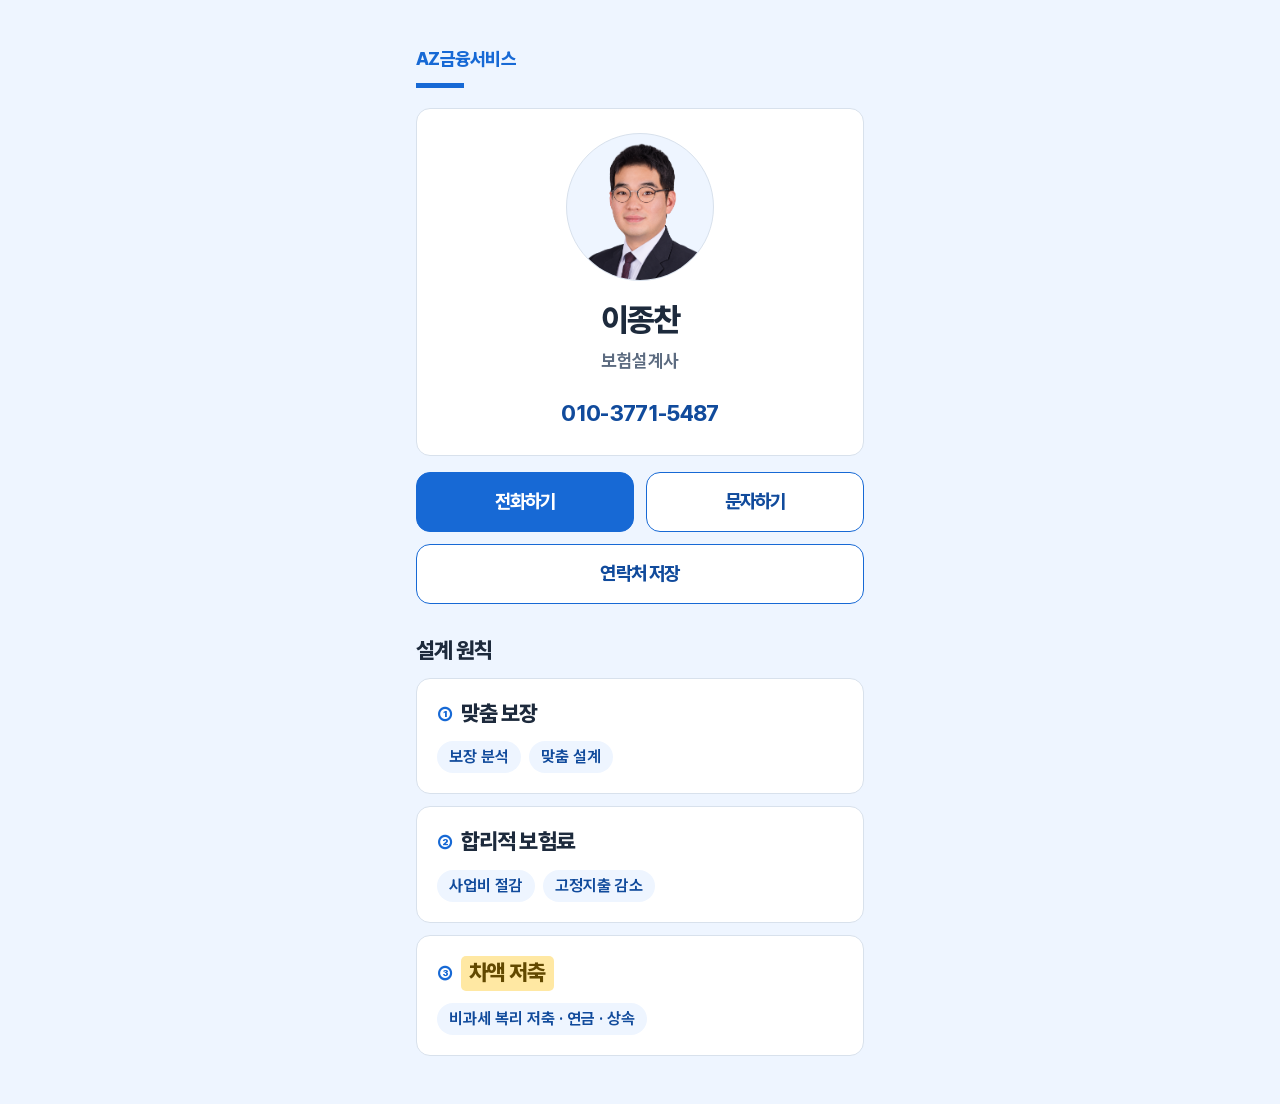
==== index.html @ bccf9799 "Deploy mobile business card" ====
<!doctype html>
<html lang="ko">
<head>
  <meta charset="utf-8">
  <meta name="viewport" content="width=device-width, initial-scale=1, viewport-fit=cover">
  <meta name="description" content="AZ금융서비스 보험설계사 이종찬의 모바일 디지털 명함">
  <link rel="preload" href="PretendardVariable.woff2" as="font" type="font/woff2" crossorigin>
  <link rel="stylesheet" href="binder-core.css">
  <link rel="stylesheet" href="mobile-business-card.css">
  <title>이종찬 | AZ금융서비스 보험설계사</title>
</head>
<body>
  <main class="business-card">
    <header class="brand" aria-label="AZ금융서비스">
      <p class="brand__name">AZ금융서비스</p>
      <div class="brand__rule" aria-hidden="true"></div>
    </header>

    <section class="identity-card" aria-labelledby="agent-name">
      <img class="profile-photo" src="agent-profile-cutout.png" alt="AZ금융서비스 보험설계사 이종찬">
      <h1 id="agent-name" class="agent-name">이종찬</h1>
      <p class="agent-role">보험설계사</p>
      <a class="agent-phone" href="tel:01037715487" aria-label="이종찬에게 전화하기, 010-3771-5487">010-3771-5487</a>
    </section>

    <nav class="contact-actions" aria-label="연락 방법">
      <a class="contact-action contact-action--primary" href="tel:01037715487">전화하기</a>
      <a class="contact-action" href="sms:01037715487">문자하기</a>
      <a class="contact-action contact-action--save" href="lee-jongchan.vcf" download="이종찬_AZ금융서비스.vcf">연락처 저장</a>
    </nav>

    <section class="principles" aria-labelledby="principles-title">
      <h2 id="principles-title" class="section-title">설계 원칙</h2>
      <div class="principle-list">
        <article class="principle-card">
          <div class="principle-header"><span class="principle-number" aria-hidden="true">①</span><h3 class="principle-title">맞춤 보장</h3></div>
          <ul class="principle-items"><li>보장 분석</li><li>맞춤 설계</li></ul>
        </article>
        <article class="principle-card">
          <div class="principle-header"><span class="principle-number" aria-hidden="true">②</span><h3 class="principle-title">합리적 보험료</h3></div>
          <ul class="principle-items"><li>사업비 절감</li><li>고정지출 감소</li></ul>
        </article>
        <article class="principle-card">
          <div class="principle-header"><span class="principle-number" aria-hidden="true">③</span><h3 class="principle-title"><span class="amber-highlight">차액 저축</span></h3></div>
          <ul class="principle-items"><li>비과세 복리 저축 · 연금 · 상속</li></ul>
        </article>
      </div>
    </section>
  </main>
</body>
</html>
---- binder-core.css ----
@font-face {
  font-family: "Pretendard";
  src: url("PretendardVariable.woff2") format("woff2");
  font-style: normal;
  font-weight: 100 900;
  font-display: block;
}

:root {
  --font-family: "Pretendard", sans-serif;
  --az-blue: #1769d5;
  --az-blue-deep: #114b9c;
  --az-blue-soft: #eef5ff;
  --ink: #1d2a3c;
  --muted: #5c6b80;
  --line: #d8e1ec;
  --table-head: #f3f6fa;
  --radius: 14px;
}

* { box-sizing: border-box; }

@page { size: A4; margin: 0; }

html, body { margin: 0; min-height: 100%; }

body {
  background: #e9edf2;
  color: var(--ink);
  font-family: var(--font-family);
  font-size: 14px;
  line-height: 1.7;
  text-rendering: optimizeLegibility;
}

.a4-page {
  width: 794px;
  min-height: 1123px;
  margin: 24px auto;
  padding: 38px 38px 45px 49px;
  background: #fff;
}

.page-header { margin-bottom: 32px; }

.page-title {
  margin: 0;
  color: var(--ink);
  font-size: 27px;
  font-weight: 800;
  letter-spacing: -0.04em;
  line-height: 1.25;
}

.title-rule {
  width: 48px;
  height: 5px;
  margin-top: 15px;
  background: var(--az-blue);
}

.surface {
  border: 1px solid var(--line);
  border-radius: var(--radius);
  background: #fff;
  padding: 24px;
}

.section-heading {
  margin: 0 0 16px;
  color: var(--ink);
  font-size: 18px;
  font-weight: 700;
  letter-spacing: -0.03em;
}

.section-heading__number { color: var(--az-blue); margin-right: 8px; }

.body-copy { margin: 0; color: var(--muted); }

.data-table { width: 100%; border-collapse: collapse; }
.data-table th, .data-table td { border-bottom: 1px solid var(--line); padding: 10px 12px; text-align: left; }
.data-table th { background: var(--table-head); color: var(--ink); font-size: 12px; font-weight: 700; }

.profile-photo { border: 1px solid var(--line); border-radius: var(--radius); display: block; object-fit: cover; }

@media print {
  body { background: #fff; }
  .a4-page { width: 210mm; min-height: 297mm; margin: 0; print-color-adjust: exact; -webkit-print-color-adjust: exact; }
}
---- mobile-business-card.css ----
:root {
  --mbc-font-family: "Pretendard", sans-serif;
  --mbc-blue: #1769d5;
  --mbc-blue-deep: #114b9c;
  --mbc-blue-soft: #eef5ff;
  --mbc-surface: #ffffff;
  --mbc-on-brand: #ffffff;
  --mbc-ink: #1d2a3c;
  --mbc-muted: #5c6b80;
  --mbc-line: #d8e1ec;
  --mbc-amber-soft: #ffe8a3;
  --mbc-amber-deep: #624900;
  --mbc-radius: 14px;
  --mbc-space-1: 4px;
  --mbc-space-2: 8px;
  --mbc-space-3: 12px;
  --mbc-space-4: 16px;
  --mbc-space-5: 20px;
  --mbc-space-6: 24px;
  --mbc-space-8: 32px;
  --mbc-page-gutter: 16px;
  --mbc-panel-padding: 24px;
  --mbc-action-height: 60px;
  --mbc-title-size: 32px;
  --mbc-body-size: 16px;
  --mbc-action-size: 19px;
}

html { background: var(--mbc-blue-soft); }

body {
  min-width: 320px;
  overflow-x: hidden;
  background: var(--mbc-blue-soft);
  color: var(--mbc-ink);
  font-family: var(--mbc-font-family);
  font-size: var(--mbc-body-size);
  line-height: 1.6;
}

.business-card {
  width: min(100%, 480px);
  min-height: 100dvh;
  margin: 0 auto;
  padding: var(--mbc-space-8) var(--mbc-page-gutter);
}

.brand { margin-bottom: var(--mbc-space-5); }
.brand__name { margin: 0; color: var(--mbc-blue); font-size: 18px; font-weight: 800; letter-spacing: -0.04em; line-height: 1.25; }
.brand__rule { width: 48px; height: 5px; margin-top: var(--mbc-space-3); background: var(--mbc-blue); }

.identity-card,
.principle-card {
  border: 1px solid var(--mbc-line);
  border-radius: var(--mbc-radius);
  background: var(--mbc-surface);
}

.identity-card { padding: var(--mbc-panel-padding); text-align: center; }
.profile-photo { display: block; width: 148px; height: 148px; margin: 0 auto var(--mbc-space-5); border: 1px solid var(--mbc-line); border-radius: 50%; background: var(--mbc-blue-soft); object-fit: contain; object-position: center bottom; }
.agent-name { margin: 0; color: var(--mbc-ink); font-size: var(--mbc-title-size); font-weight: 800; letter-spacing: -0.06em; line-height: 1.2; }
.agent-role { margin: var(--mbc-space-2) 0 0; color: var(--mbc-muted); font-size: 18px; font-weight: 650; letter-spacing: -0.03em; }
.agent-phone { display: inline-block; margin-top: var(--mbc-space-5); color: var(--mbc-blue-deep); font-size: 22px; font-weight: 750; letter-spacing: -0.03em; text-decoration: none; }

.contact-actions { display: grid; grid-template-columns: 1fr 1fr; gap: var(--mbc-space-3); margin-top: var(--mbc-space-4); }
.contact-action {
  display: inline-flex;
  min-height: var(--mbc-action-height);
  align-items: center;
  justify-content: center;
  border: 1px solid var(--mbc-blue);
  border-radius: var(--mbc-radius);
  background: var(--mbc-surface);
  color: var(--mbc-blue-deep);
  font-size: var(--mbc-action-size);
  font-weight: 750;
  letter-spacing: -0.04em;
  text-align: center;
  text-decoration: none;
  transition: transform 160ms ease, background-color 160ms ease, color 160ms ease;
}
.contact-action--primary { background: var(--mbc-blue); color: var(--mbc-on-brand); }
.contact-action--save { grid-column: 1 / -1; }
.contact-action:hover { background: var(--mbc-blue-soft); }
.contact-action--primary:hover { background: var(--mbc-blue-deep); }
.contact-action:active { transform: scale(0.98); }
.contact-action:focus-visible { outline: 3px solid var(--mbc-amber-soft); outline-offset: 3px; }

.principles { margin-top: var(--mbc-space-8); }
.section-title { margin: 0 0 var(--mbc-space-3); color: var(--mbc-ink); font-size: 22px; font-weight: 800; letter-spacing: -0.04em; line-height: 1.35; }
.principle-list { display: grid; gap: var(--mbc-space-3); }
.principle-card { padding: var(--mbc-space-5); }
.principle-header { display: flex; align-items: baseline; gap: var(--mbc-space-2); }
.principle-number { color: var(--mbc-blue); font-size: 18px; font-weight: 800; }
.principle-title { margin: 0; color: var(--mbc-ink); font-size: 22px; font-weight: 800; letter-spacing: -0.04em; line-height: 1.35; }
.principle-items { display: flex; flex-wrap: wrap; gap: var(--mbc-space-2); margin: var(--mbc-space-3) 0 0; padding: 0; list-style: none; }
.principle-items li { border-radius: 999px; padding: var(--mbc-space-1) var(--mbc-space-3); background: var(--mbc-blue-soft); color: var(--mbc-blue-deep); font-size: 16px; font-weight: 650; line-height: 1.5; }
.amber-highlight { display: inline-block; border-radius: 5px; padding: 2px var(--mbc-space-2) 3px; background: var(--mbc-amber-soft); color: var(--mbc-amber-deep); }

@media (min-width: 481px) {
  .business-card { padding-top: 48px; padding-bottom: 48px; }
}

@media (prefers-reduced-motion: reduce) {
  .contact-action { transition: none; }
}
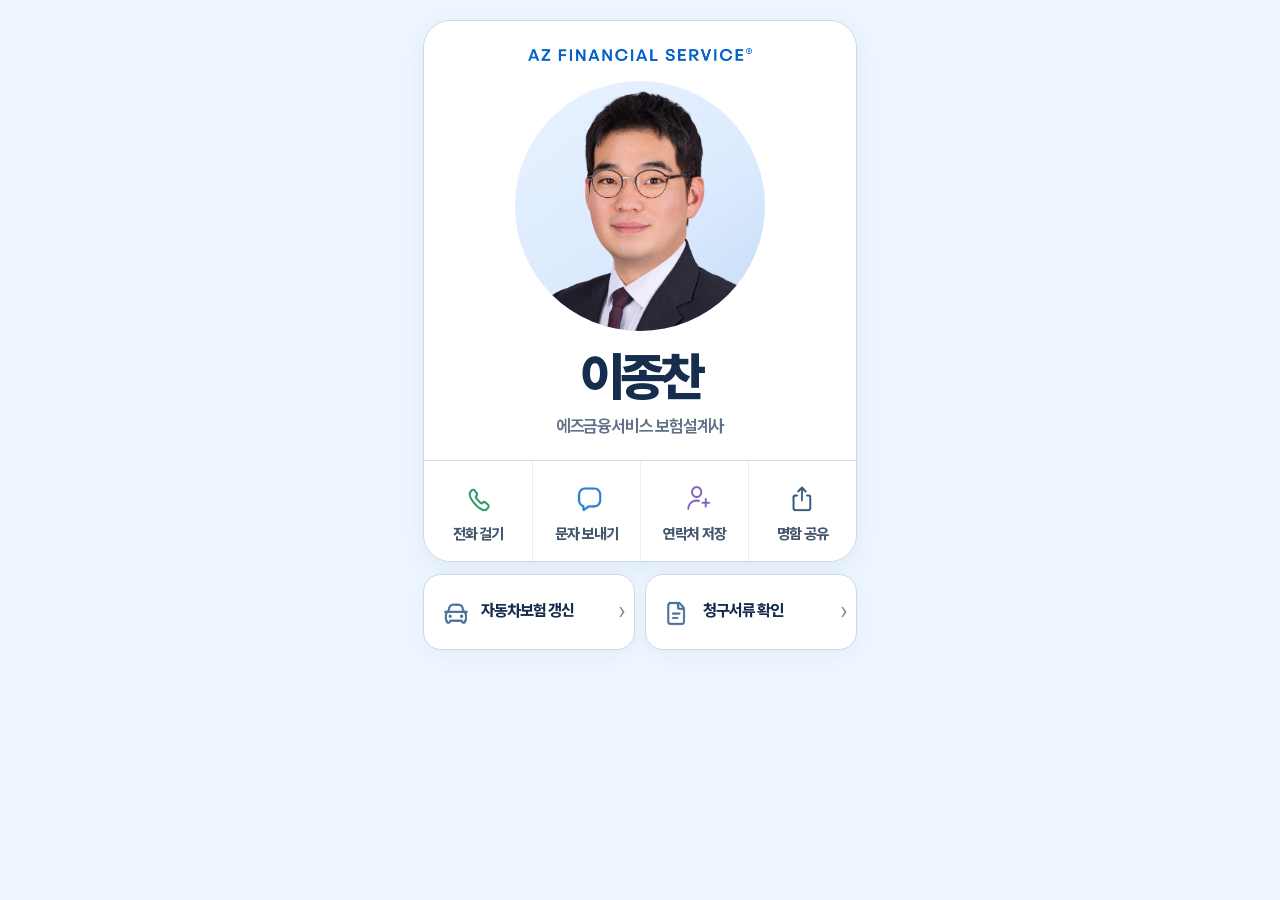
==== commit 8a5e8844: "Promote V2 mobile business card to production" ====
--- a/index.html
+++ b/index.html
@@ -1,51 +1,121 @@
 <!doctype html>
-<html lang="ko">
-<head>
-  <meta charset="utf-8">
-  <meta name="viewport" content="width=device-width, initial-scale=1, viewport-fit=cover">
-  <meta name="description" content="AZ금융서비스 보험설계사 이종찬의 모바일 디지털 명함">
-  <link rel="preload" href="PretendardVariable.woff2" as="font" type="font/woff2" crossorigin>
-  <link rel="stylesheet" href="binder-core.css">
-  <link rel="stylesheet" href="mobile-business-card.css">
-  <title>이종찬 | AZ금융서비스 보험설계사</title>
-</head>
-<body>
-  <main class="business-card">
-    <header class="brand" aria-label="AZ금융서비스">
-      <p class="brand__name">AZ금융서비스</p>
-      <div class="brand__rule" aria-hidden="true"></div>
-    </header>
+<html lang="ko" data-variant="a">
+  <head>
+    <meta charset="utf-8">
+    <meta name="viewport" content="width=device-width, initial-scale=1, viewport-fit=cover">
+    <meta name="description" content="AZ금융서비스 보험설계사 이종찬의 모바일 디지털 명함">
+    <meta property="og:type" content="website">
+    <meta property="og:locale" content="ko_KR">
+    <meta property="og:url" content="https://leejgc.github.io/mobile-business-card/">
+    <meta property="og:title" content="이종찬 | AZ금융서비스 보험설계사">
+    <meta property="og:description" content="보험을 보다 쉽게, 든든하게">
+    <meta property="og:image" content="https://leejgc.github.io/mobile-business-card/og-business-card.png">
+    <meta property="og:image:width" content="1200">
+    <meta property="og:image:height" content="630">
+    <meta property="og:image:alt" content="AZ금융서비스 이종찬 보험설계사 모바일 명함">
+    <meta property="og:site_name" content="AZ금융서비스">
+    <meta name="twitter:card" content="summary_large_image">
+    <meta name="twitter:title" content="이종찬 | AZ금융서비스 보험설계사">
+    <meta name="twitter:description" content="보험을 보다 쉽게, 든든하게">
+    <meta name="twitter:image" content="https://leejgc.github.io/mobile-business-card/og-business-card.png">
+    <meta name="theme-color" content="#eaf4ff">
+    <title>이종찬 | AZ금융서비스 보험설계사</title>
+    <link rel="preload" href="PretendardVariable.woff2" as="font" type="font/woff2" crossorigin>
+    <link rel="stylesheet" href="mobile-business-card.css">
+    <script src="https://t1.kakaocdn.net/kakao_js_sdk/2.8.2/kakao.min.js" integrity="sha384-zt/G7/KfaRQ9dT/QIkS0ujMtzouJqzuSJcXVQu50x0rl/+mD1dc70AeOejVbMD9E" crossorigin="anonymous" defer></script>
+    <script>
+      const variant = new URLSearchParams(location.search).get('variant');
+      document.documentElement.dataset.variant = variant === 'b' ? 'b' : 'a';
+    </script>
+    <script defer src="app.js"></script>
+  </head>
+  <body>
+    <main class="card-shell">
+      <section class="profile-panel" aria-labelledby="profile-name">
+        <div class="profile-hero">
+          <img class="brand-logo" src="assets/az-financial-service-horizontal.png" alt="AZ FINANCIAL SERVICE">
+          <div class="profile-photo-frame" data-photo-frame>
+            <img src="agent-profile-cutout.png" alt="보험설계사 이종찬 실제 증명사진">
+          </div>
+          <div class="profile-copy">
+            <div class="name-lockup">
+              <h1 id="profile-name">이종찬</h1>
+              <div class="role-lockup"><span class="role-text role-text--legacy">에즈금융 보험설계사</span><span class="role-text role-text--a">에즈금융서비스 보험설계사</span></div>
+            </div>
+          </div>
+        </div>
 
-    <section class="identity-card" aria-labelledby="agent-name">
-      <img class="profile-photo" src="agent-profile-cutout.png" alt="AZ금융서비스 보험설계사 이종찬">
-      <h1 id="agent-name" class="agent-name">이종찬</h1>
-      <p class="agent-role">보험설계사</p>
-      <a class="agent-phone" href="tel:01037715487" aria-label="이종찬에게 전화하기, 010-3771-5487">010-3771-5487</a>
+        <div class="action-grid action-grid--four profile-contact-grid" aria-label="연락 기능">
+          <a class="contact-action contact-action--phone" href="tel:01037715487">
+            <span class="icon-wrap" aria-hidden="true"><img src="assets/icons/phone.png" alt=""></span><span>전화 걸기</span>
+          </a>
+          <a class="contact-action contact-action--message" href="sms:01037715487">
+            <span class="icon-wrap" aria-hidden="true"><img src="assets/icons/message.png" alt=""></span><span>문자 보내기</span>
+          </a>
+          <a class="contact-action contact-action--contact" href="lee-jongchan.vcf">
+            <span class="icon-wrap" aria-hidden="true"><img src="assets/icons/contact-add.png" alt=""></span><span>연락처 저장</span>
+          </a>
+          <button class="contact-action contact-action--share" type="button" data-open-sheet="share-sheet">
+            <span class="icon-wrap" aria-hidden="true"><img src="assets/icons/share-box.png" alt=""></span><span>명함 공유</span>
+          </button>
+        </div>
+
+        <div class="profile-social-row" data-sns-row hidden aria-label="SNS 링크">
+          <a class="social-item social-item--youtube" data-sns-channel="youtube" aria-label="유튜브" hidden>
+            <span class="social-icon" aria-hidden="true"><svg viewBox="0 0 24 24"><rect class="youtube-body" x="3.2" y="5.3" width="17.6" height="13.4" rx="4"/><path class="youtube-play" d="m10.2 8.7 5.4 3.3-5.4 3.3V8.7Z"/></svg></span><span class="visually-hidden">유튜브</span>
+          </a>
+          <a class="social-item social-item--instagram" data-sns-channel="instagram" aria-label="인스타그램" hidden>
+            <span class="social-icon" aria-hidden="true"><svg viewBox="0 0 24 24"><rect x="4.2" y="4.2" width="15.6" height="15.6" rx="4.5"/><circle cx="12" cy="12" r="3.7"/><circle cx="17.2" cy="6.8" r=".8"/></svg></span><span class="visually-hidden">인스타그램</span>
+          </a>
+          <a class="social-item social-item--blog" data-sns-channel="blog" aria-label="블로그" hidden>
+            <span class="social-icon" aria-hidden="true"><svg viewBox="0 0 24 24"><path class="blog-n" d="M6 17V7h2.6l6.8 7.2V7H18v10h-2.6L8.6 9.8V17H6Z"/></svg></span><span class="visually-hidden">블로그</span>
+          </a>
+        </div>
+      </section>
+
+      <nav class="primary-actions" aria-label="보험 서비스 메뉴">
+        <div class="action-grid action-grid--two">
+          <a class="service-action" href="https://azm.kr/fVWt" target="_blank" rel="noopener">
+            <span class="service-icon" aria-hidden="true"><img src="assets/icons/car-front.png" alt=""></span><span>자동차보험 갱신</span><span class="service-chevron" aria-hidden="true">›</span>
+          </a>
+          <button class="service-action" type="button" data-open-sheet="claim-sheet">
+            <span class="service-icon" aria-hidden="true"><img src="assets/icons/document.png" alt=""></span><span>청구서류 확인</span><span class="service-chevron" aria-hidden="true">›</span>
+          </button>
+        </div>
+      </nav>
+    </main>
+
+    <div class="sheet-backdrop" data-close-sheet="all" hidden></div>
+    <section class="bottom-sheet bottom-sheet--small" id="share-sheet" role="dialog" aria-modal="true" aria-labelledby="share-sheet-title" aria-hidden="true" hidden>
+      <div class="sheet-header"><div><h2 id="share-sheet-title">명함 공유하기</h2></div><button class="sheet-close" type="button" data-close-sheet="share-sheet" aria-label="명함 공유 창 닫기"><svg viewBox="0 0 24 24"><path d="m6 6 12 12M18 6 6 18"/></svg></button></div>
+      <div class="sheet-actions">
+        <button class="sheet-action sheet-action--kakao" type="button" data-kakao-customer-share><span class="sheet-action-icon" aria-hidden="true">K</span><strong>카카오톡으로 공유하기</strong></button>
+        <a class="sheet-action" data-sms-message="customer" href="sms:?body="><span class="sheet-action-icon" aria-hidden="true"><svg viewBox="0 0 24 24"><path d="M4 5.5h16v10H8.5L5 18v-2.5H4v-10Zm3 4h10m-10 3h6"/></svg></span><strong>문자로 공유하기</strong></a>
+      </div>
     </section>
 
-    <nav class="contact-actions" aria-label="연락 방법">
-      <a class="contact-action contact-action--primary" href="tel:01037715487">전화하기</a>
-      <a class="contact-action" href="sms:01037715487">문자하기</a>
-      <a class="contact-action contact-action--save" href="lee-jongchan.vcf" download="이종찬_AZ금융서비스.vcf">연락처 저장</a>
-    </nav>
-
-    <section class="principles" aria-labelledby="principles-title">
-      <h2 id="principles-title" class="section-title">설계 원칙</h2>
-      <div class="principle-list">
-        <article class="principle-card">
-          <div class="principle-header"><span class="principle-number" aria-hidden="true">①</span><h3 class="principle-title">맞춤 보장</h3></div>
-          <ul class="principle-items"><li>보장 분석</li><li>맞춤 설계</li></ul>
-        </article>
-        <article class="principle-card">
-          <div class="principle-header"><span class="principle-number" aria-hidden="true">②</span><h3 class="principle-title">합리적 보험료</h3></div>
-          <ul class="principle-items"><li>사업비 절감</li><li>고정지출 감소</li></ul>
-        </article>
-        <article class="principle-card">
-          <div class="principle-header"><span class="principle-number" aria-hidden="true">③</span><h3 class="principle-title"><span class="amber-highlight">차액 저축</span></h3></div>
-          <ul class="principle-items"><li>비과세 복리 저축 · 연금 · 상속</li></ul>
-        </article>
-      </div>
+    <section class="bottom-sheet bottom-sheet--large" id="claim-sheet" role="dialog" aria-modal="true" aria-labelledby="claim-sheet-title" aria-hidden="true" hidden>
+      <div class="sheet-header"><div><p class="section-kicker">CLAIM GUIDE</p><h2 id="claim-sheet-title">보험금 청구 서류 확인</h2></div><button class="sheet-close" type="button" data-close-sheet="claim-sheet" aria-label="보험금 청구 서류 창 닫기"><svg viewBox="0 0 24 24"><path d="m6 6 12 12M18 6 6 18"/></svg></button></div>
+      <div class="claim-source-note"><span>항목을 누르면 필요서류와 주의사항을 확인할 수 있습니다.</span></div>
+      <div class="claim-list" id="claim-list"></div>
+      <section class="accident-consult accident-consult--liability" aria-labelledby="accident-consult-title">
+        <h3 id="accident-consult-title"><span class="liability-title-blue">일상생활배상책임</span> <span class="liability-title-black">보상 사례</span></h3>
+        <ul class="liability-case-grid" aria-label="일상생활배상책임 보상 사례">
+          <li class="liability-case"><img src="assets/liability-cases/leak-house.png" alt="" aria-hidden="true"><span>아랫집 누수</span></li>
+          <li class="liability-case"><img src="assets/liability-cases/bicycle-accident.png" alt="" aria-hidden="true"><span>자전거 사고</span></li>
+          <li class="liability-case"><img src="assets/liability-cases/pet-accident.png" alt="" aria-hidden="true"><span>반려견 사고</span></li>
+          <li class="liability-case"><img src="assets/liability-cases/child-liability.png" alt="" aria-hidden="true"><span>자녀 배상사고</span></li>
+          <li class="liability-case"><img src="assets/liability-cases/phone-damage.png" alt="" aria-hidden="true"><span>타인<br>휴대폰 파손</span></li>
+        </ul>
+        <div class="liability-inquiry">
+          <p class="consult-cta">보상 가능 문의하기</p>
+          <div class="consult-actions" aria-label="일상생활배상책임 문의">
+            <a class="consult-icon-button consult-icon-button--phone" href="tel:01037715487" aria-label="일상생활배상책임 전화 문의"><img src="assets/icons/phone.png" alt="" aria-hidden="true"></a>
+            <a class="consult-icon-button consult-icon-button--message" href="sms:01037715487" aria-label="일상생활배상책임 문자 문의"><img src="assets/icons/message.png" alt="" aria-hidden="true"></a>
+          </div>
+        </div>
+      </section>
     </section>
-  </main>
-</body>
+    <div class="toast" id="toast" role="status" aria-live="polite" hidden></div>
+  </body>
 </html>
--- a/mobile-business-card.css
+++ b/mobile-business-card.css
@@ -1,106 +1,373 @@
+@font-face {
+  font-family: "Pretendard";
+  src: url("PretendardVariable.woff2") format("woff2");
+  font-weight: 100 900;
+  font-style: normal;
+  font-display: swap;
+}
+
 :root {
-  --mbc-font-family: "Pretendard", sans-serif;
-  --mbc-blue: #1769d5;
-  --mbc-blue-deep: #114b9c;
-  --mbc-blue-soft: #eef5ff;
-  --mbc-surface: #ffffff;
-  --mbc-on-brand: #ffffff;
-  --mbc-ink: #1d2a3c;
-  --mbc-muted: #5c6b80;
-  --mbc-line: #d8e1ec;
-  --mbc-amber-soft: #ffe8a3;
-  --mbc-amber-deep: #624900;
-  --mbc-radius: 14px;
-  --mbc-space-1: 4px;
-  --mbc-space-2: 8px;
-  --mbc-space-3: 12px;
-  --mbc-space-4: 16px;
-  --mbc-space-5: 20px;
-  --mbc-space-6: 24px;
-  --mbc-space-8: 32px;
-  --mbc-page-gutter: 16px;
-  --mbc-panel-padding: 24px;
-  --mbc-action-height: 60px;
-  --mbc-title-size: 32px;
-  --mbc-body-size: 16px;
-  --mbc-action-size: 19px;
-}
-
-html { background: var(--mbc-blue-soft); }
-
-body {
-  min-width: 320px;
-  overflow-x: hidden;
-  background: var(--mbc-blue-soft);
-  color: var(--mbc-ink);
-  font-family: var(--mbc-font-family);
-  font-size: var(--mbc-body-size);
-  line-height: 1.6;
-}
-
-.business-card {
-  width: min(100%, 480px);
-  min-height: 100dvh;
+  --blue: #1769d5;
+  --deep-blue: #114b9c;
+  --soft-blue: #eef5ff;
+  --ink: #1d2a3c;
+  --muted: #5c6b80;
+  --line: #d8e1ec;
+  --surface: #ffffff;
+  --page: #f7f8fa;
+  --amber-soft: #ffe8a3;
+  --disabled: #aab5c3;
+  --radius-card: 26px;
+  --radius-control: 14px;
+  --shadow-card: 0 5px 18px rgba(31, 54, 80, .06);
+  --contact-phone: #299b63;
+  --contact-message: #2c7fd3;
+  --contact-contact: #8365bc;
+  --contact-share: #365a7e;
+}
+
+* { box-sizing: border-box; }
+html { min-width: 320px; background: var(--page); }
+body { min-width: 320px; margin: 0; color: var(--ink); background: var(--page); font-family: "Pretendard", system-ui, sans-serif; font-size: 16px; line-height: 1.5; -webkit-font-smoothing: antialiased; word-break: keep-all; }
+body.sheet-open { overflow: hidden; }
+button, a { font: inherit; }
+a { color: inherit; text-decoration: none; }
+button { color: inherit; }
+button:focus-visible, a:focus-visible { outline: 3px solid var(--deep-blue); outline-offset: 3px; box-shadow: 0 0 0 1px var(--surface); }
+[hidden] { display: none !important; }
+
+.page-shell { width: min(100%, 512px); margin: 0 auto; padding: 22px 16px 44px; }
+.page-header { display: flex; align-items: baseline; justify-content: space-between; gap: 12px; margin-bottom: 18px; }
+.eyebrow, .section-kicker { color: var(--blue); font-size: 11px; font-weight: 800; letter-spacing: .08em; }
+.eyebrow { font-size: 12px; }
+.preview-note, .muted-caption { margin: 0; color: var(--muted); font-size: 12px; word-break: keep-all; }
+.section-heading { display: flex; align-items: end; justify-content: space-between; gap: 12px; margin-bottom: 12px; }
+.compact-heading { margin-top: 26px; margin-bottom: 10px; align-items: center; }
+.section-heading h1, .section-heading h2 { margin: 2px 0 0; letter-spacing: -.04em; line-height: 1.12; }
+.section-heading h1 { font-size: clamp(25px, 7vw, 32px); }
+.section-heading h2 { font-size: 22px; }
+.section-kicker { margin: 0; }
+.review-badge { display: inline-flex; min-width: 36px; min-height: 30px; align-items: center; justify-content: center; border-radius: 999px; color: var(--deep-blue); background: #dcecff; font-size: 12px; font-weight: 800; }
+
+.card-shell { width: min(100%, 512px); margin: 0 auto; padding: 20px 16px 38px; }
+.profile-panel { overflow: hidden; border: 1px solid #c8d0da; border-radius: var(--radius-card); background: var(--surface); box-shadow: var(--shadow-card); }
+.profile-hero { display: flex; min-height: 0; flex-direction: column; align-items: center; padding: 20px 16px 18px; background: var(--surface); text-align: center; }
+.profile-hero .brand-logo { display: block; width: min(52%, 188px); height: auto; margin: 0 auto 13px; object-fit: contain; object-position: center; }
+.profile-photo-frame { position: relative; width: 128px; height: 160px; overflow: hidden; margin: 0 auto; }
+.profile-photo-frame img { display: block; width: 100%; height: 100%; object-fit: contain; object-position: center bottom; }
+.profile-copy { width: 100%; margin-top: 9px; padding: 0 8px; text-align: center; }
+.name-lockup { display: flex; flex-direction: column; align-items: center; gap: 0; margin: 0; }
+.name-lockup h1 { margin: 0; color: #132a4b; font-size: clamp(43px, 12vw, 56px); font-weight: 850; line-height: .98; letter-spacing: -.105em; }
+.role-lockup { display: block; margin-top: 8px; padding: 0; color: #4f5c6b; font-size: 15px; font-weight: 700; letter-spacing: -.065em; line-height: 1.1; }
+
+.action-grid { display: grid; gap: 8px; }
+.action-grid--four { grid-template-columns: repeat(4, minmax(0, 1fr)); }
+.action-grid--three { grid-template-columns: repeat(3, minmax(0, 1fr)); }
+.action-grid--two { grid-template-columns: repeat(2, minmax(0, 1fr)); }
+.action-card { min-width: 0; min-height: 82px; display: flex; flex-direction: column; align-items: center; justify-content: center; gap: 6px; padding: 10px 7px; border: 1px solid var(--line); border-radius: var(--radius-control); background: var(--surface); color: var(--ink); text-align: center; cursor: pointer; box-shadow: var(--shadow-card); transition: border-color .15s ease, transform .15s ease, box-shadow .15s ease, background .15s ease; }
+.action-card:hover { border-color: #a9c9f2; box-shadow: 0 6px 16px rgba(45, 78, 123, .08); transform: translateY(-1px); }
+.action-card:active { transform: translateY(0); }
+.action-card > span:last-child { font-size: 15px; font-weight: 750; letter-spacing: -.04em; line-height: 1.18; word-break: keep-all; }
+.action-icon { display: inline-grid; width: 32px; height: 32px; place-items: center; border-radius: 10px; color: var(--blue); background: var(--soft-blue); }
+.action-icon svg, .sheet-close svg { width: 20px; height: 20px; fill: none; stroke: currentColor; stroke-linecap: round; stroke-linejoin: round; stroke-width: 1.8; }
+
+.profile-contact-grid { gap: 0; border-top: 1px solid rgba(216, 225, 236, .95); }
+.profile-contact-grid .contact-action { min-height: 82px; gap: 6px; padding: 10px 2px 11px; border: 0; border-radius: 0; background: transparent; box-shadow: none; }
+.profile-contact-grid .contact-action + .contact-action { border-left: 1px solid #edf1f6; }
+.profile-contact-grid .contact-action:hover { border-color: transparent; background: #fafbfd; box-shadow: none; transform: none; }
+.profile-contact-grid .contact-action:active { background: #f4f6f8; transform: scale(.97); }
+.profile-contact-grid .contact-action .action-icon { width: 34px; height: 34px; border-radius: 50%; box-shadow: none; }
+.profile-contact-grid .contact-action .action-icon svg { width: 20px; height: 20px; stroke-width: 2; }
+.profile-contact-grid .contact-action > span:last-child { color: #43566e; font-size: clamp(11px, 3.1vw, 13px); font-weight: 750; line-height: 1.15; white-space: nowrap; }
+.contact-action--phone { --contact-icon: var(--contact-phone); }
+.contact-action--message { --contact-icon: var(--contact-message); }
+.contact-action--contact { --contact-icon: var(--contact-contact); }
+.contact-action--share { --contact-icon: var(--contact-share); }
+.profile-contact-grid .contact-action .action-icon { color: var(--contact-icon); background: #f4f6f8; }
+
+.profile-social-row { display: grid; grid-template-columns: repeat(3, minmax(0, 1fr)); min-height: 50px; gap: 0; padding: 3px 14px 4px; border-top: 1px solid rgba(216, 225, 236, .85); }
+.social-item { display: grid; min-height: 46px; place-items: center; border: 0; border-radius: 0; background: transparent; cursor: pointer; transition: background .15s ease, transform .15s ease; }
+.social-item:hover, .social-item:focus-visible { background: #fafbfd; }
+.social-item:active { transform: scale(.94); }
+.social-item.is-disabled { cursor: not-allowed; }
+.social-item.is-disabled:active { transform: none; }
+.profile-social-row .social-icon { width: 32px; height: 32px; border-radius: 50%; border: 0; }
+.profile-social-row .social-icon svg { width: 20px; height: 20px; }
+.profile-social-row .social-icon--youtube { color: #9aa6b4; background: #e9eef3; }
+.profile-social-row .social-icon--youtube .youtube-body { fill: currentColor; }
+.profile-social-row .social-icon--youtube .youtube-play { fill: #e9eef3; }
+.profile-social-row .social-icon--instagram { color: #9aa6b4; background: #e9eef3; }
+.profile-social-row .social-icon--instagram svg { stroke: currentColor; }
+.profile-social-row .social-icon--blog { color: #9aa6b4; background: #e9eef3; }
+.profile-social-row .social-icon--blog .blog-n { fill: currentColor; }
+.profile-social-row .social-item.is-active .social-icon--youtube { color: #e24b54; background: #fff0f1; }
+.profile-social-row .social-item.is-active .social-icon--youtube .youtube-play { fill: #fff0f1; }
+.profile-social-row .social-item.is-active .social-icon--instagram { color: #fff; background: linear-gradient(135deg, #9b67d0, #e05c93 56%, #f5b342); }
+.profile-social-row .social-item.is-active .social-icon--blog { color: #2b9a68; background: #e2f5ea; }
+.visually-hidden { position: absolute !important; width: 1px !important; height: 1px !important; padding: 0 !important; margin: -1px !important; overflow: hidden !important; clip: rect(0, 0, 0, 0) !important; white-space: nowrap !important; border: 0 !important; }
+
+.primary-actions { display: grid; gap: 10px; margin-top: 12px; }
+.primary-actions .action-grid--two { gap: 9px; }
+.primary-actions .action-card--service { min-height: 116px; display: grid; grid-template-columns: 44px minmax(0, 1fr) 20px; align-items: center; gap: 9px; padding: 16px 14px; border-color: #cbdced; border-radius: 18px; background: var(--surface); text-align: left; }
+.primary-actions .action-card--service:hover { border-color: #b8cfe9; }
+.primary-actions .action-card--service .service-icon { width: 44px; height: 44px; border-radius: 13px; color: #456684; background: #f0f6fd; }
+.primary-actions .action-card--service .service-icon svg { width: 31px; height: 31px; stroke: currentColor; stroke-width: 1.75; }
+.primary-actions .action-card--service > span:nth-child(2) { color: var(--ink); font-size: 14px; font-weight: 750; letter-spacing: -.055em; }
+.service-chevron { color: #5e7893; font-size: 31px !important; font-weight: 350 !important; line-height: .7 !important; text-align: right; }
+
+.sheet-backdrop { position: fixed; z-index: 20; inset: 0; background: rgba(13, 32, 57, .52); opacity: 0; transition: opacity .2s ease; }
+.sheet-backdrop.is-visible { opacity: 1; }
+.bottom-sheet { position: fixed; z-index: 21; right: 0; bottom: 0; left: 0; width: min(100%, 720px); max-height: 92dvh; margin: 0 auto; overflow-y: auto; overscroll-behavior: contain; padding: 20px max(16px, env(safe-area-inset-left)) calc(24px + env(safe-area-inset-bottom)); border: 1px solid var(--line); border-bottom: 0; border-radius: 22px 22px 0 0; background: var(--surface); box-shadow: 0 -20px 50px rgba(19, 48, 86, .2); transform: translateY(105%); transition: transform .24s cubic-bezier(.22, .8, .3, 1); }
+.bottom-sheet.is-open { transform: translateY(0); }
+.sheet-header { position: sticky; top: -20px; z-index: 2; display: flex; align-items: start; justify-content: space-between; gap: 14px; margin: -20px -16px 8px; padding: 20px 16px 8px; background: var(--surface); }
+.sheet-header h2 { margin: 2px 0 0; font-size: 24px; letter-spacing: -.05em; line-height: 1.15; }
+.sheet-close { display: grid; flex: none; width: 44px; height: 44px; place-items: center; border: 1px solid var(--line); border-radius: 50%; background: var(--surface); color: var(--ink); cursor: pointer; }
+.sheet-intro { margin: 0 0 14px; color: var(--muted); font-size: 14px; line-height: 1.5; }
+.sheet-actions { display: grid; gap: 9px; }
+.sheet-action { display: flex; width: 100%; align-items: center; gap: 12px; min-height: 64px; padding: 10px 12px; border: 1px solid var(--line); border-radius: 13px; background: #fbfdff; text-align: left; cursor: pointer; }
+.sheet-action:hover { border-color: #a9c9f2; }
+.sheet-action strong, .sheet-action small { display: block; }
+.sheet-action strong { font-size: 16px; letter-spacing: -.03em; }
+.sheet-action small { margin-top: 2px; color: var(--muted); font-size: 12px; }
+.sheet-action-icon { display: inline-grid; flex: none; width: 34px; height: 34px; place-items: center; border-radius: 10px; color: var(--blue); background: var(--soft-blue); font-weight: 900; }
+.sheet-action-icon svg { width: 19px; height: 19px; fill: none; stroke: currentColor; stroke-linecap: round; stroke-linejoin: round; stroke-width: 1.8; }
+.sheet-action--kakao .sheet-action-icon { color: #3b2a00; background: #ffe812; }
+.claim-source-note { display: grid; gap: 2px; margin: 14px 0 12px; padding: 11px 12px; border-left: 3px solid var(--blue); background: var(--soft-blue); color: var(--muted); font-size: 12px; line-height: 1.45; }
+.claim-source-note strong { color: var(--deep-blue); font-size: 13px; }
+.phrase-lock { white-space: nowrap; }
+.claim-list { display: grid; gap: 8px; }
+.claim-item { overflow: hidden; border: 1px solid var(--line); border-radius: 13px; background: var(--surface); }
+.claim-summary { display: flex; align-items: center; gap: 8px; width: 100%; min-height: 60px; padding: 10px 11px 10px 14px; border: 0; background: transparent; text-align: left; cursor: pointer; }
+.claim-number { display: inline-grid; flex: none; width: 28px; height: 28px; place-items: center; border-radius: 50%; color: var(--deep-blue); background: #e6f0ff; font-size: 12px; font-weight: 800; }
+.claim-title { flex: 1; font-size: 16px; font-weight: 750; letter-spacing: -.035em; line-height: 1.25; word-break: keep-all; }
+.claim-chevron { flex: none; color: var(--muted); font-size: 20px; line-height: 1; transition: transform .18s ease; }
+.claim-summary[aria-expanded="true"] .claim-chevron { transform: rotate(180deg); }
+.claim-detail { display: grid; grid-template-rows: 0fr; transition: grid-template-rows .2s ease; }
+.claim-detail[aria-hidden="false"] { grid-template-rows: 1fr; }
+.claim-detail-inner { min-height: 0; overflow: hidden; }
+.claim-detail-content { padding: 0 14px 14px 50px; }
+.claim-docs-heading { margin: 0 0 7px; color: var(--deep-blue); font-size: 13px; font-weight: 800; }
+.claim-docs { margin: 0; padding-left: 18px; color: var(--ink); font-size: 14px; line-height: 1.48; }
+.claim-docs li + li { margin-top: 4px; }
+.claim-notice { margin: 10px 0 0; color: var(--muted); font-size: 12px; line-height: 1.48; white-space: pre-line; }
+.claim-source-status { display: inline-block; margin-top: 7px; color: #9a5d00; font-size: 11px; font-weight: 700; }
+.claim-detail-actions { display: flex; justify-content: flex-end; margin-top: 10px; }
+.copy-claim { display: inline-flex; align-items: center; gap: 5px; min-height: 42px; padding: 7px 11px; border: 1px solid #b7cfee; border-radius: 10px; color: var(--deep-blue); background: #f4f8ff; font-size: 13px; font-weight: 800; cursor: pointer; scroll-margin-bottom: 24px; }
+.copy-claim svg { width: 17px; height: 17px; fill: none; stroke: currentColor; stroke-linecap: round; stroke-linejoin: round; stroke-width: 1.8; }
+.copy-claim:hover { background: var(--soft-blue); }
+.accident-consult { margin-top: 18px; padding: 16px; border: 1px solid #c9dcf7; border-radius: 16px; background: linear-gradient(135deg, #f3f8ff, var(--surface)); }
+.accident-consult h3 { margin: 4px 0 6px; font-size: 19px; letter-spacing: -.05em; line-height: 1.25; }
+.consult-cases { margin: 0; color: var(--muted); font-size: 14px; }
+.consult-actions { display: grid; grid-template-columns: repeat(2, minmax(0, 1fr)); gap: 8px; margin-top: 13px; }
+.consult-button { display: grid; min-height: 50px; place-items: center; border-radius: 10px; color: var(--surface); background: var(--blue); font-size: 15px; font-weight: 800; }
+.consult-button--secondary { color: var(--deep-blue); background: #e7f0ff; }
+.toast { position: fixed; z-index: 30; right: 16px; bottom: max(18px, calc(18px + env(safe-area-inset-bottom))); left: 16px; width: min(100% - 32px, 420px); margin: 0 auto; padding: 12px 14px; border-radius: 11px; color: var(--surface); background: #233751; box-shadow: 0 8px 24px rgba(14, 33, 58, .25); font-size: 13px; text-align: center; }
+
+@media (min-width: 721px) {
+  .bottom-sheet { right: 20px; bottom: 20px; left: 20px; border-bottom: 1px solid var(--line); border-radius: 22px; }
+}
+
+@media (max-width: 380px) {
+  .card-shell { padding: 16px 12px 32px; }
+  .profile-hero { padding: 18px 12px 16px; }
+  .profile-hero .brand-logo { width: min(54%, 174px); margin-bottom: 10px; }
+  .profile-hero .profile-photo-frame { width: 120px; height: 150px; }
+  .profile-copy { margin-top: 7px; padding-right: 8px; padding-left: 8px; }
+  .name-lockup h1 { font-size: 44px; }
+  .role-lockup { margin-top: 8px; font-size: 13.5px; }
+  .profile-contact-grid .contact-action { min-height: 78px; }
+  .profile-contact-grid .contact-action .action-icon { width: 32px; height: 32px; }
+  .profile-contact-grid .contact-action .action-icon svg { width: 19px; height: 19px; }
+  .primary-actions .action-card--service { min-height: 96px; grid-template-columns: 40px minmax(0, 1fr) 17px; gap: 7px; padding: 11px 10px; }
+  .primary-actions .action-card--service .service-icon { width: 40px; height: 40px; border-radius: 11px; }
+  .primary-actions .action-card--service .service-icon svg { width: 30px; height: 30px; }
+  .primary-actions .action-card--service > span:nth-child(2) { font-size: 13px; }
+  .service-chevron { font-size: 24px !important; }
+}
+
+@media (prefers-reduced-motion: reduce) {
+  *, *::before, *::after { scroll-behavior: auto !important; transition-duration: .01ms !important; animation-duration: .01ms !important; }
+}
+
+/* A/B recreation: shared layout and shared blue photo tone. */
+:root {
+  --photo-blue: #dbeafe;
+  --photo-blue-deep: #c5dbf5;
+  --ab-page: #edf6ff;
+  --ab-line: #d5dfe9;
+  --ab-inner-line: #e7edf3;
+  --ab-ink: #172d4e;
+}
+html { background: var(--ab-page); }
+body { background: var(--ab-page); }
+.card-shell { width: min(100%, 470px); padding: 20px 18px 42px; }
+.profile-panel { border: 1px solid #cdd8e3; border-radius: 28px; background: #fff; box-shadow: 0 7px 22px rgba(35, 69, 108, .07); }
+.profile-hero { padding: 27px 18px 19px; background: #fff; }
+.profile-hero .brand-logo { width: min(63%, 224px); margin: 0 auto 20px; }
+.profile-hero .profile-photo-frame {
+  position: relative;
+  display: grid;
+  width: min(67vw, 250px);
+  height: auto;
+  aspect-ratio: 1;
+  place-items: center;
   margin: 0 auto;
-  padding: var(--mbc-space-8) var(--mbc-page-gutter);
-}
-
-.brand { margin-bottom: var(--mbc-space-5); }
-.brand__name { margin: 0; color: var(--mbc-blue); font-size: 18px; font-weight: 800; letter-spacing: -0.04em; line-height: 1.25; }
-.brand__rule { width: 48px; height: 5px; margin-top: var(--mbc-space-3); background: var(--mbc-blue); }
-
-.identity-card,
-.principle-card {
-  border: 1px solid var(--mbc-line);
-  border-radius: var(--mbc-radius);
-  background: var(--mbc-surface);
-}
-
-.identity-card { padding: var(--mbc-panel-padding); text-align: center; }
-.profile-photo { display: block; width: 148px; height: 148px; margin: 0 auto var(--mbc-space-5); border: 1px solid var(--mbc-line); border-radius: 50%; background: var(--mbc-blue-soft); object-fit: contain; object-position: center bottom; }
-.agent-name { margin: 0; color: var(--mbc-ink); font-size: var(--mbc-title-size); font-weight: 800; letter-spacing: -0.06em; line-height: 1.2; }
-.agent-role { margin: var(--mbc-space-2) 0 0; color: var(--mbc-muted); font-size: 18px; font-weight: 650; letter-spacing: -0.03em; }
-.agent-phone { display: inline-block; margin-top: var(--mbc-space-5); color: var(--mbc-blue-deep); font-size: 22px; font-weight: 750; letter-spacing: -0.03em; text-decoration: none; }
-
-.contact-actions { display: grid; grid-template-columns: 1fr 1fr; gap: var(--mbc-space-3); margin-top: var(--mbc-space-4); }
-.contact-action {
-  display: inline-flex;
-  min-height: var(--mbc-action-height);
+  overflow: hidden;
+  border: 0;
+  background: linear-gradient(145deg, #e9f3ff 0%, var(--photo-blue) 58%, var(--photo-blue-deep) 100%);
+  box-shadow: none;
+  isolation: isolate;
+}
+html[data-variant="a"] .profile-hero .profile-photo-frame { border-radius: 50%; }
+html[data-variant="b"] .profile-hero .profile-photo-frame {
+  aspect-ratio: .91;
+  border-radius: 50px 50px 22px 22px;
+}
+html[data-variant="b"] .profile-hero .profile-photo-frame::after {
+  position: absolute;
+  right: -18%;
+  bottom: 6%;
+  left: -25%;
+  height: 39%;
+  content: "";
+  border-radius: 50% 50% 0 0;
+  background: rgba(255, 255, 255, .23);
+  transform: rotate(-10deg);
+  pointer-events: none;
+}
+.profile-hero .profile-photo-frame img {
+  position: absolute;
+  inset: 0;
+  z-index: 1;
+  display: block;
+  width: 100%;
+  height: 100%;
+  object-fit: contain;
+  object-position: center bottom;
+  transform: none;
+}
+html[data-variant="a"] .profile-hero .profile-photo-frame img { transform: scale(1.06); }
+.profile-copy { margin-top: 17px; padding: 0 8px; }
+.name-lockup h1 { color: var(--ab-ink); font-size: clamp(44px, 12vw, 58px); font-weight: 850; letter-spacing: -.1em; line-height: .98; }
+.role-lockup { margin-top: 10px; color: #607188; font-size: 17px; font-weight: 650; letter-spacing: -.07em; line-height: 1.15; }
+.role-text { display: none; }
+.role-text--legacy { display: inline; }
+html[data-variant="a"] .role-text--legacy { display: none; }
+html[data-variant="a"] .role-text--a { display: inline; }
+html[data-variant="a"] .profile-hero { padding-bottom: 23px; }
+html[data-variant="a"] .profile-copy { margin-top: 21px; }
+html[data-variant="a"] .name-lockup h1 { font-size: clamp(40px, 11vw, 52px); }
+html[data-variant="a"] .role-lockup { margin-top: 14px; }
+.profile-contact-grid { gap: 0; border-top: 1px solid var(--ab-line); }
+.profile-contact-grid .contact-action {
+  display: flex;
+  min-width: 0;
+  min-height: 100px;
+  flex-direction: column;
   align-items: center;
   justify-content: center;
-  border: 1px solid var(--mbc-blue);
-  border-radius: var(--mbc-radius);
-  background: var(--mbc-surface);
-  color: var(--mbc-blue-deep);
-  font-size: var(--mbc-action-size);
-  font-weight: 750;
-  letter-spacing: -0.04em;
+  gap: 8px;
+  padding: 12px 2px 14px;
+  border: 0;
+  border-radius: 0;
+  background: #fff;
+  color: #43566e;
+  cursor: pointer;
   text-align: center;
-  text-decoration: none;
-  transition: transform 160ms ease, background-color 160ms ease, color 160ms ease;
-}
-.contact-action--primary { background: var(--mbc-blue); color: var(--mbc-on-brand); }
-.contact-action--save { grid-column: 1 / -1; }
-.contact-action:hover { background: var(--mbc-blue-soft); }
-.contact-action--primary:hover { background: var(--mbc-blue-deep); }
-.contact-action:active { transform: scale(0.98); }
-.contact-action:focus-visible { outline: 3px solid var(--mbc-amber-soft); outline-offset: 3px; }
-
-.principles { margin-top: var(--mbc-space-8); }
-.section-title { margin: 0 0 var(--mbc-space-3); color: var(--mbc-ink); font-size: 22px; font-weight: 800; letter-spacing: -0.04em; line-height: 1.35; }
-.principle-list { display: grid; gap: var(--mbc-space-3); }
-.principle-card { padding: var(--mbc-space-5); }
-.principle-header { display: flex; align-items: baseline; gap: var(--mbc-space-2); }
-.principle-number { color: var(--mbc-blue); font-size: 18px; font-weight: 800; }
-.principle-title { margin: 0; color: var(--mbc-ink); font-size: 22px; font-weight: 800; letter-spacing: -0.04em; line-height: 1.35; }
-.principle-items { display: flex; flex-wrap: wrap; gap: var(--mbc-space-2); margin: var(--mbc-space-3) 0 0; padding: 0; list-style: none; }
-.principle-items li { border-radius: 999px; padding: var(--mbc-space-1) var(--mbc-space-3); background: var(--mbc-blue-soft); color: var(--mbc-blue-deep); font-size: 16px; font-weight: 650; line-height: 1.5; }
-.amber-highlight { display: inline-block; border-radius: 5px; padding: 2px var(--mbc-space-2) 3px; background: var(--mbc-amber-soft); color: var(--mbc-amber-deep); }
-
-@media (min-width: 481px) {
-  .business-card { padding-top: 48px; padding-bottom: 48px; }
-}
-
-@media (prefers-reduced-motion: reduce) {
-  .contact-action { transition: none; }
-}
+  box-shadow: none;
+  transition: background .15s ease, transform .15s ease;
+}
+.profile-contact-grid .contact-action + .contact-action { border-left: 1px solid var(--ab-inner-line); }
+.profile-contact-grid .contact-action:hover { background: #fbfdff; transform: none; }
+.profile-contact-grid .contact-action:active { background: #f5f8fb; transform: scale(.97); }
+.profile-contact-grid .contact-action > span:last-child { font-size: clamp(13.5px, 3.8vw, 15px); font-weight: 750; letter-spacing: -.06em; line-height: 1.15; white-space: nowrap; }
+.icon-wrap { display: grid; width: 42px; height: 42px; place-items: center; background: transparent; }
+.icon-wrap img { display: block; width: 42px; height: 42px; }
+.profile-social-row { min-height: 52px; padding: 3px 28px 4px; border-top: 1px solid var(--ab-inner-line); }
+.social-item { min-height: 45px; background: transparent; }
+.social-item:hover, .social-item:focus-visible { background: #fbfdff; }
+.social-icon { display: grid; width: 31px; height: 31px; place-items: center; border-radius: 50%; }
+.social-icon svg { width: 20px; height: 20px; fill: none; stroke: currentColor; stroke-linecap: round; stroke-linejoin: round; stroke-width: 1.7; }
+.social-icon--youtube, .social-icon--instagram, .social-icon--blog { color: #9ba8b8; background: #eef2f6; }
+.social-icon .youtube-body { fill: currentColor; stroke: none; }
+.social-icon .youtube-play { fill: #eef2f6; stroke: none; }
+.social-item.is-active .social-icon--youtube { color: #e24b54; background: #fff0f1; }
+.social-item.is-active .social-icon--youtube .youtube-play { fill: #fff0f1; }
+.social-item.is-active .social-icon--instagram { color: #fff; background: linear-gradient(135deg, #9b67d0, #e05c93 56%, #f5b342); }
+.social-item.is-active .social-icon--blog { color: #2b9a68; background: #e2f5ea; }
+.primary-actions { margin-top: 12px; }
+.primary-actions .action-grid--two { gap: 10px; }
+.service-action {
+  display: grid;
+  min-width: 0;
+  min-height: 76px;
+  grid-template-columns: 42px minmax(0, 1fr) 14px;
+  align-items: center;
+  gap: 7px;
+  padding: 8px 8px;
+  border: 1px solid #cbd9e7;
+  border-radius: 18px;
+  background: #fff;
+  color: var(--ab-ink);
+  cursor: pointer;
+  text-align: left;
+  box-shadow: 0 5px 16px rgba(35, 69, 108, .05);
+  transition: border-color .15s ease, transform .15s ease, background .15s ease;
+}
+.service-action:hover { border-color: #abc7e6; background: #fcfeff; }
+.service-action:active { transform: scale(.985); }
+.service-action > span:nth-child(2) { font-size: clamp(14px, 3.8vw, 16px); font-weight: 750; letter-spacing: -.07em; line-height: 1.18; word-break: keep-all; text-align: left; }
+.service-icon { display: grid; width: 42px; height: 42px; place-items: center; }
+.service-icon img { display: block; width: 42px; height: 42px; }
+.service-chevron { color: #74889d; font-size: 24px !important; font-weight: 350; line-height: .7; text-align: right; }
+
+@media (max-width: 380px) {
+  .card-shell { padding: 15px 12px 32px; }
+  .profile-hero { padding: 22px 12px 16px; }
+  .profile-hero .brand-logo { width: min(66%, 205px); margin-bottom: 16px; }
+  .profile-hero .profile-photo-frame { width: min(67vw, 235px); }
+  html[data-variant="b"] .profile-hero .profile-photo-frame { border-radius: 43px 43px 20px 20px; }
+  .profile-copy { margin-top: 14px; }
+  .name-lockup h1 { font-size: 46px; }
+  .role-lockup { margin-top: 9px; font-size: 15px; }
+  html[data-variant="a"] .profile-hero { padding-bottom: 20px; }
+  html[data-variant="a"] .profile-copy { margin-top: 18px; }
+  html[data-variant="a"] .name-lockup h1 { font-size: 42px; }
+  html[data-variant="a"] .role-lockup { margin-top: 13px; }
+  .profile-contact-grid .contact-action { min-height: 100px; }
+  .profile-contact-grid .contact-action > span:last-child { font-size: 13.5px; }
+  .icon-wrap { width: 42px; height: 42px; }
+  .icon-wrap img { width: 42px; height: 42px; }
+  .service-action { min-height: 76px; grid-template-columns: 42px minmax(0, 1fr) 14px; gap: 6px; padding: 8px 7px; }
+  .service-icon { width: 42px; height: 42px; }
+  .service-icon img { width: 42px; height: 42px; }
+  .service-action > span:nth-child(2) { font-size: 14px; }
+}
+
+/* Customer usability revision: compact services and a focused daily-liability inquiry. */
+.sheet-action { min-height: 56px; }
+.sheet-action strong { font-size: 16px; }
+.claim-source-note { margin: 12px 0 10px; padding: 10px 12px; font-size: 13px; }
+.accident-consult--liability { margin-top: 18px; padding: 16px; border-color: var(--line); background: var(--surface); }
+.accident-consult--liability h3 { display: block; margin: 0 0 13px; color: var(--ink); font-size: 16px; font-weight: 750; letter-spacing: -.035em; line-height: 1.25; text-align: left; white-space: nowrap; }
+.liability-title-blue { color: var(--deep-blue); }
+.liability-title-black { color: var(--ink); }
+.liability-case-grid { display: grid; grid-template-columns: repeat(5, minmax(0, 1fr)); gap: 4px; margin: 0; padding: 0; list-style: none; }
+.liability-case { display: grid; min-width: 0; min-height: 92px; align-content: center; justify-items: center; gap: 2px; padding: 5px 2px 6px; border: 1px solid var(--line); border-radius: 8px; color: var(--ink); background: var(--surface); text-align: center; }
+.liability-case img { display: block; width: 100%; height: clamp(40px, 12vw, 72px); object-fit: contain; }
+.liability-case span { display: block; width: 100%; max-width: 100%; font-size: clamp(8.5px, 2.45vw, 12px); font-weight: 800; letter-spacing: -.06em; line-height: 1.08; word-break: keep-all; white-space: normal; overflow-wrap: anywhere; }
+.liability-inquiry { display: flex; align-items: center; justify-content: space-between; gap: 10px; margin-top: 12px; padding-top: 11px; border-top: 1px solid var(--line); }
+.consult-cta { position: relative; flex: 0 1 auto; min-width: 0; display: inline-block; margin: 0; padding-bottom: 7px; color: var(--ink); font-size: 16px; font-weight: 750; letter-spacing: -.035em; line-height: 1.25; text-align: left; white-space: nowrap; }
+.consult-cta::after { position: absolute; right: auto; bottom: 0; left: 0; width: 100%; height: 4px; border-radius: 3px; background: var(--blue); content: ""; }
+.accident-consult--liability .consult-actions { flex: 0 0 auto; display: flex; gap: 8px; margin-top: 0; }
+.consult-icon-button { display: grid; width: 48px; height: 48px; min-width: 44px; min-height: 44px; place-items: center; border: 1px solid var(--line); border-radius: 12px; background: var(--surface); transition: background .15s ease, transform .15s ease; }
+.consult-icon-button img { display: block; width: 31px; height: 31px; object-fit: contain; }
+.consult-icon-button:hover { background: var(--soft-blue); }
+.consult-icon-button:focus-visible { outline: 3px solid rgba(23, 105, 213, .28); outline-offset: 2px; }
+.consult-icon-button:active { transform: scale(.96); }
+@media (min-width: 721px) {
+  .liability-case-grid { gap: 8px; }
+  .liability-case { min-height: 116px; padding: 8px 5px; }
+  .liability-case img { height: 72px; }
+  .liability-case span { font-size: 12px; }
+}
